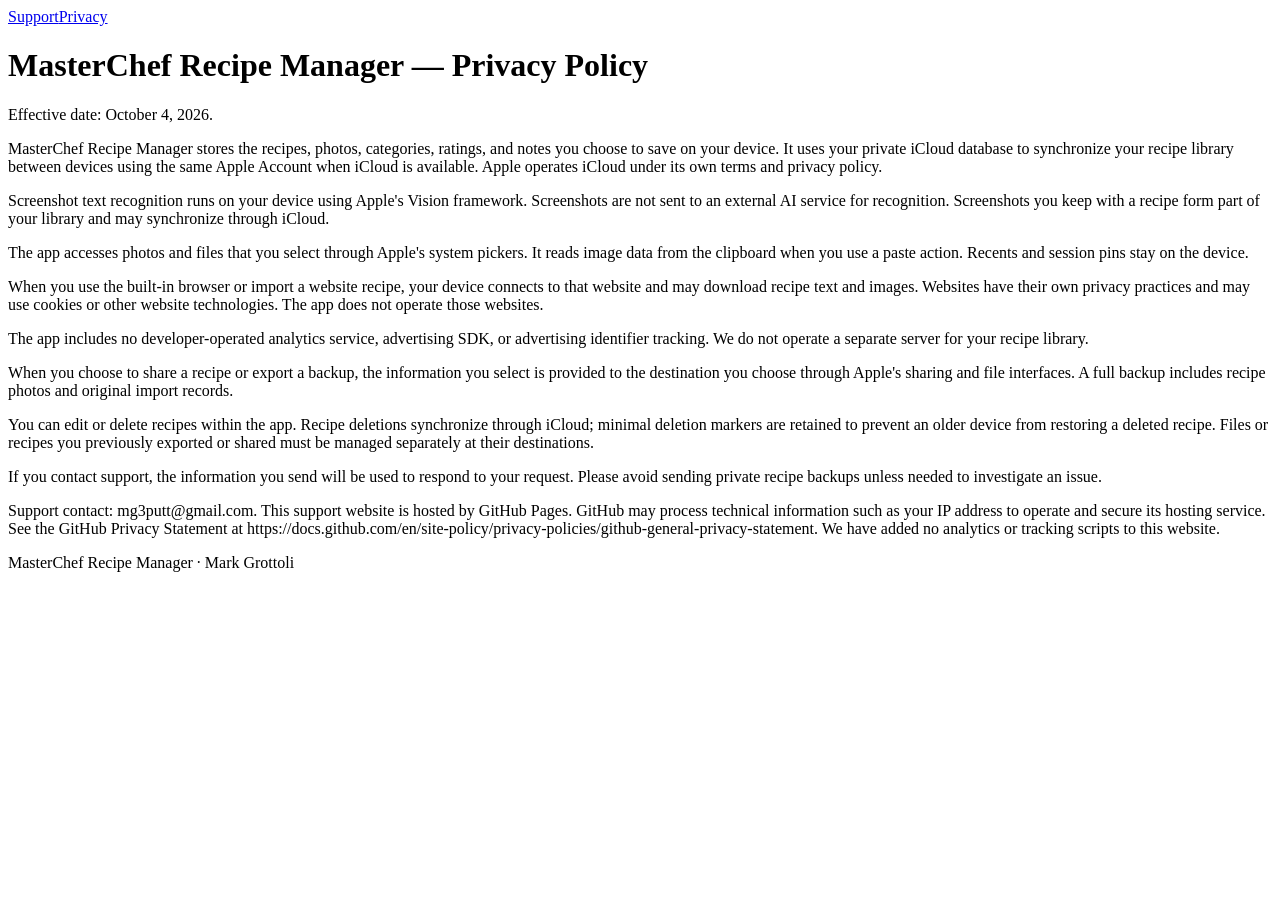
==== privacy.html @ 060f27ec "Add privacy.html" ====
<!doctype html><html lang="en"><head><meta charset="utf-8"><meta name="viewport" content="width=device-width, initial-scale=1"><title>Privacy policy — MasterChef Recipe Manager</title><link rel="stylesheet" href="style.css"></head><body><main><nav aria-label="Main"><a href="index.html">Support</a><a href="privacy.html">Privacy</a></nav><h1>MasterChef Recipe Manager — Privacy Policy</h1><p>Effective date: October 4, 2026.</p><p>MasterChef Recipe Manager stores the recipes, photos, categories, ratings, and notes you choose to save on your device. It uses your private iCloud database to synchronize your recipe library between devices using the same Apple Account when iCloud is available. Apple operates iCloud under its own terms and privacy policy.</p><p>Screenshot text recognition runs on your device using Apple&#x27;s Vision framework. Screenshots are not sent to an external AI service for recognition. Screenshots you keep with a recipe form part of your library and may synchronize through iCloud.</p><p>The app accesses photos and files that you select through Apple&#x27;s system pickers. It reads image data from the clipboard when you use a paste action. Recents and session pins stay on the device.</p><p>When you use the built-in browser or import a website recipe, your device connects to that website and may download recipe text and images. Websites have their own privacy practices and may use cookies or other website technologies. The app does not operate those websites.</p><p>The app includes no developer-operated analytics service, advertising SDK, or advertising identifier tracking. We do not operate a separate server for your recipe library.</p><p>When you choose to share a recipe or export a backup, the information you select is provided to the destination you choose through Apple&#x27;s sharing and file interfaces. A full backup includes recipe photos and original import records.</p><p>You can edit or delete recipes within the app. Recipe deletions synchronize through iCloud; minimal deletion markers are retained to prevent an older device from restoring a deleted recipe. Files or recipes you previously exported or shared must be managed separately at their destinations.</p><p>If you contact support, the information you send will be used to respond to your request. Please avoid sending private recipe backups unless needed to investigate an issue.</p><p>Support contact: mg3putt@gmail.com.
This support website is hosted by GitHub Pages. GitHub may process technical information such as your IP address to operate and secure its hosting service. See the GitHub Privacy Statement at https://docs.github.com/en/site-policy/privacy-policies/github-general-privacy-statement. We have added no analytics or tracking scripts to this website.</p><footer>MasterChef Recipe Manager · Mark Grottoli</footer></main></body></html>
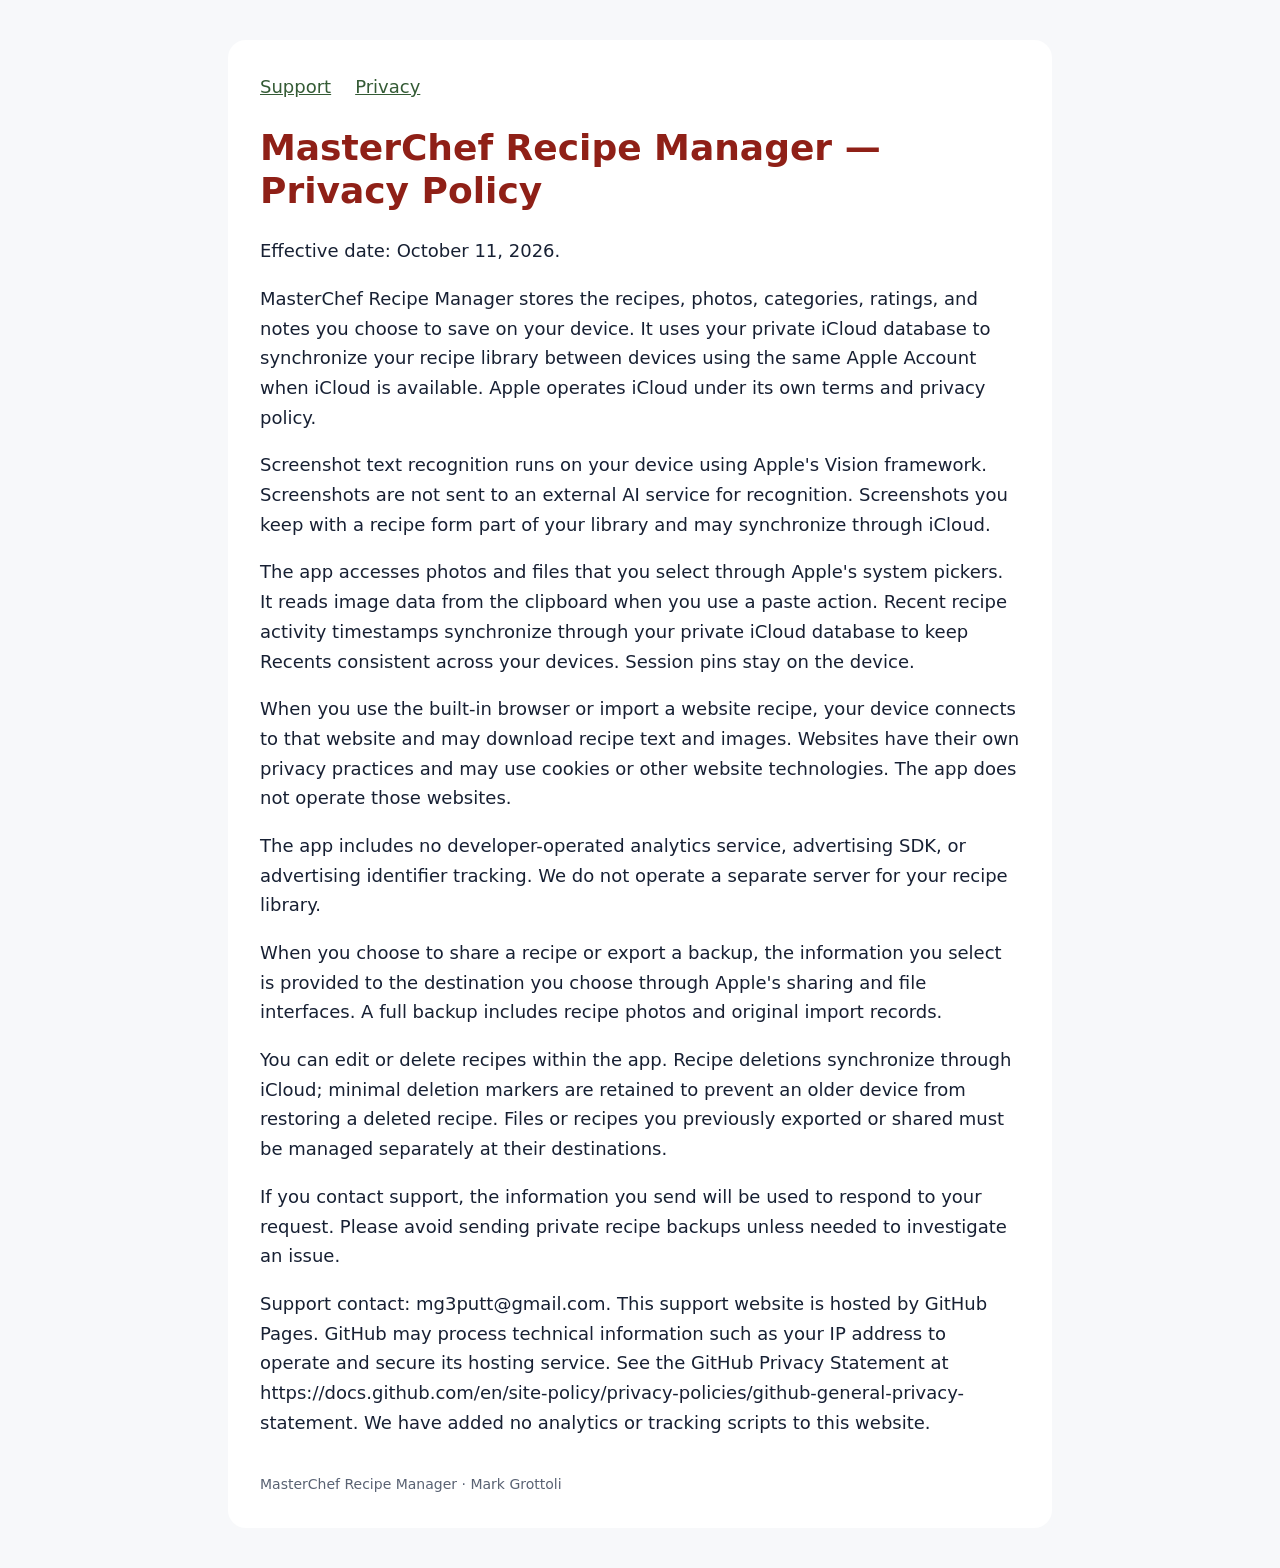
==== commit d62aca81: "Describe private iCloud Recents synchronization" ====
--- a/privacy.html
+++ b/privacy.html
@@ -1,2 +1,2 @@
-<!doctype html><html lang="en"><head><meta charset="utf-8"><meta name="viewport" content="width=device-width, initial-scale=1"><title>Privacy policy — MasterChef Recipe Manager</title><link rel="stylesheet" href="style.css"></head><body><main><nav aria-label="Main"><a href="index.html">Support</a><a href="privacy.html">Privacy</a></nav><h1>MasterChef Recipe Manager — Privacy Policy</h1><p>Effective date: October 4, 2026.</p><p>MasterChef Recipe Manager stores the recipes, photos, categories, ratings, and notes you choose to save on your device. It uses your private iCloud database to synchronize your recipe library between devices using the same Apple Account when iCloud is available. Apple operates iCloud under its own terms and privacy policy.</p><p>Screenshot text recognition runs on your device using Apple&#x27;s Vision framework. Screenshots are not sent to an external AI service for recognition. Screenshots you keep with a recipe form part of your library and may synchronize through iCloud.</p><p>The app accesses photos and files that you select through Apple&#x27;s system pickers. It reads image data from the clipboard when you use a paste action. Recents and session pins stay on the device.</p><p>When you use the built-in browser or import a website recipe, your device connects to that website and may download recipe text and images. Websites have their own privacy practices and may use cookies or other website technologies. The app does not operate those websites.</p><p>The app includes no developer-operated analytics service, advertising SDK, or advertising identifier tracking. We do not operate a separate server for your recipe library.</p><p>When you choose to share a recipe or export a backup, the information you select is provided to the destination you choose through Apple&#x27;s sharing and file interfaces. A full backup includes recipe photos and original import records.</p><p>You can edit or delete recipes within the app. Recipe deletions synchronize through iCloud; minimal deletion markers are retained to prevent an older device from restoring a deleted recipe. Files or recipes you previously exported or shared must be managed separately at their destinations.</p><p>If you contact support, the information you send will be used to respond to your request. Please avoid sending private recipe backups unless needed to investigate an issue.</p><p>Support contact: mg3putt@gmail.com.
+<!doctype html><html lang="en"><head><meta charset="utf-8"><meta name="viewport" content="width=device-width, initial-scale=1"><title>Privacy policy — MasterChef Recipe Manager</title><link rel="stylesheet" href="style.css"></head><body><main><nav aria-label="Main"><a href="index.html">Support</a><a href="privacy.html">Privacy</a></nav><h1>MasterChef Recipe Manager — Privacy Policy</h1><p>Effective date: October 11, 2026.</p><p>MasterChef Recipe Manager stores the recipes, photos, categories, ratings, and notes you choose to save on your device. It uses your private iCloud database to synchronize your recipe library between devices using the same Apple Account when iCloud is available. Apple operates iCloud under its own terms and privacy policy.</p><p>Screenshot text recognition runs on your device using Apple&#x27;s Vision framework. Screenshots are not sent to an external AI service for recognition. Screenshots you keep with a recipe form part of your library and may synchronize through iCloud.</p><p>The app accesses photos and files that you select through Apple&#x27;s system pickers. It reads image data from the clipboard when you use a paste action. Recent recipe activity timestamps synchronize through your private iCloud database to keep Recents consistent across your devices. Session pins stay on the device.</p><p>When you use the built-in browser or import a website recipe, your device connects to that website and may download recipe text and images. Websites have their own privacy practices and may use cookies or other website technologies. The app does not operate those websites.</p><p>The app includes no developer-operated analytics service, advertising SDK, or advertising identifier tracking. We do not operate a separate server for your recipe library.</p><p>When you choose to share a recipe or export a backup, the information you select is provided to the destination you choose through Apple&#x27;s sharing and file interfaces. A full backup includes recipe photos and original import records.</p><p>You can edit or delete recipes within the app. Recipe deletions synchronize through iCloud; minimal deletion markers are retained to prevent an older device from restoring a deleted recipe. Files or recipes you previously exported or shared must be managed separately at their destinations.</p><p>If you contact support, the information you send will be used to respond to your request. Please avoid sending private recipe backups unless needed to investigate an issue.</p><p>Support contact: mg3putt@gmail.com.
 This support website is hosted by GitHub Pages. GitHub may process technical information such as your IP address to operate and secure its hosting service. See the GitHub Privacy Statement at https://docs.github.com/en/site-policy/privacy-policies/github-general-privacy-statement. We have added no analytics or tracking scripts to this website.</p><footer>MasterChef Recipe Manager · Mark Grottoli</footer></main></body></html>
--- a/style.css
+++ b/style.css
@@ -0,0 +1 @@
+body{font:18px/1.65 system-ui,sans-serif;color:#172033;background:#f7f8fa;margin:0}main{max-width:760px;margin:40px auto;padding:32px;background:white;border-radius:18px}h1{line-height:1.2;color:#8f2017}h2{font-size:1.25em}a{color:#345b35}nav{display:flex;gap:24px}footer{margin-top:36px;color:#596273;font-size:14px}@media(max-width:600px){main{margin:0;padding:24px;border-radius:0}}
